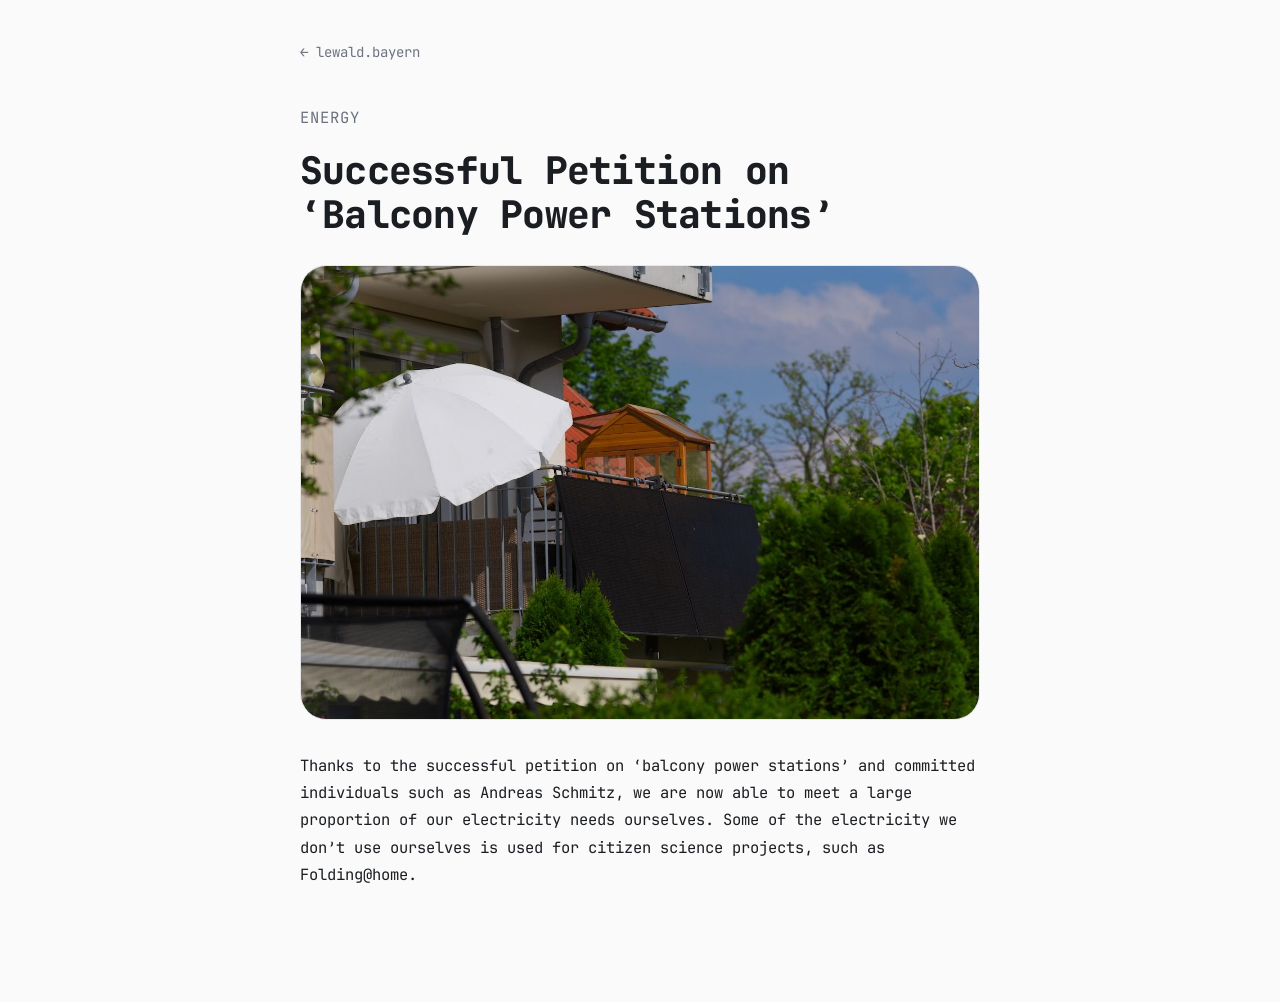
==== posts/balcony-power-station/index.html @ 40940776 "Initial commit" ====
<!doctype html>
<html lang="en">
<head>
  <meta charset="utf-8">
  <meta name="viewport" content="width=device-width, initial-scale=1, viewport-fit=cover">
  <meta http-equiv="Content-Security-Policy" content="default-src 'self'">
  <meta name="referrer" content="no-referrer">
  <meta name="color-scheme" content="light dark">
  <meta name="theme-color" content="#fafafa" media="(prefers-color-scheme: light)">
  <meta name="theme-color" content="#0d1117" media="(prefers-color-scheme: dark)">
  <title>Successful Petition on ‘Balcony Power Stations’ · Maximilian Lewald</title>
  <link rel="preload" href="../../assets/fonts/jetbrains-mono.woff2" as="font" type="font/woff2" crossorigin>
  <link rel="stylesheet" href="../../assets/css/style.css">
</head>
<body>
  <main class="post">
    <a class="back" href="../../">← lewald.bayern</a>
    <article>
      <header>
        <p class="tag">Energy</p>
        <h1>Successful Petition on ‘Balcony Power Stations’</h1>
      </header>
      <img class="post-cover" src="../../assets/img/balcony-power-station.jpg" alt="">
      <p>Thanks to the successful petition on ‘balcony power stations’ and committed individuals such as Andreas Schmitz, we are now able to meet a large proportion of our electricity needs ourselves. Some of the electricity we don’t use ourselves is used for citizen science projects, such as Folding@home.</p>
    </article>
  </main>
</body>
</html>
---- assets/css/style.css ----
/* ---------- Font ---------- */

/* JetBrains Mono (SIL OFL 1.1, see ../fonts/OFL.txt), variable weight,
   subset to Latin characters. */
@font-face {
  font-family: "JetBrains Mono";
  src: url("../fonts/jetbrains-mono.woff2") format("woff2");
  font-weight: 100 800;
  font-style: normal;
  font-display: swap;
}

/* ---------- Design tokens ---------- */

:root {
  --bg: #fafafa;
  --surface: #ffffff;
  --surface-2: #f1f2f4;
  --text: #1a1d21;
  --text-dim: #6b7280;
  --border: #e5e7eb;
  --accent: #4f8ef7;
  --shadow: 0 1px 3px rgba(0, 0, 0, .06), 0 4px 16px rgba(0, 0, 0, .05);
  --radius: 26px;
  --radius-sm: 18px;

  --font-mono: "JetBrains Mono", ui-monospace, SFMono-Regular, Menlo, Consolas, monospace;
}

@media (prefers-color-scheme: dark) {
  :root {
    --bg: #0d1117;
    --surface: #161b22;
    --surface-2: #1f2630;
    --text: #e6e8eb;
    --text-dim: #8b949e;
    --border: #262d37;
    --accent: #6ba3f8;
    --shadow: 0 1px 3px rgba(0, 0, 0, .4);
  }
}

/* ---------- Base ---------- */

*,
*::before,
*::after {
  box-sizing: border-box;
}

html {
  -webkit-text-size-adjust: 100%;
}

body {
  margin: 0;
  background: var(--bg);
  color: var(--text);
  font-family: var(--font-mono);
  line-height: 1.55;
}

img,
video {
  display: block;
  max-width: 100%;
}

a {
  color: inherit;
}

:focus-visible {
  outline: 2px solid var(--accent);
  outline-offset: 3px;
}

/* Rounded link buttons: profile links and links inside posts. */
.pill {
  display: inline-block;
  padding: 8px 16px;
  border: 1px solid var(--border);
  border-radius: 99px;
  background: var(--surface);
  box-shadow: var(--shadow);
  font-size: 13.5px;
  text-decoration: none;
  transition: color .15s, border-color .15s;
}

.pill:hover {
  border-color: var(--accent);
  color: var(--accent);
}

/* ---------- Start page ---------- */

.page {
  max-width: 1200px;
  margin: 0 auto;
  padding: env(safe-area-inset-top) 20px calc(env(safe-area-inset-bottom) + 80px);
}

.profile {
  padding: 72px 0 52px;
  text-align: center;
}

.avatar {
  width: 112px;
  height: 112px;
  margin: 0 auto 20px;
  border: 1px solid var(--border);
  border-radius: 50%;
}

.profile h1 {
  margin: 0 0 22px;
  font-size: clamp(26px, 6vw, 36px);
  font-weight: 700;
  letter-spacing: -.02em;
  line-height: 1.15;
}

.links {
  display: flex;
  flex-wrap: wrap;
  justify-content: center;
  gap: 10px;
  margin: 0;
  padding: 0;
  list-style: none;
}

/* ---------- Cards ---------- */

.feed {
  display: grid;
  grid-template-columns: repeat(auto-fill, minmax(min(320px, 100%), 1fr));
  gap: 18px;
}

.card {
  display: flex;
  flex-direction: column;
  overflow: hidden;
  border: 1px solid var(--border);
  border-radius: var(--radius);
  background: var(--surface);
  box-shadow: var(--shadow);
  color: inherit;
  text-decoration: none;
  transition: border-color .15s, transform .15s;
}

a.card:hover {
  border-color: color-mix(in srgb, var(--accent) 50%, var(--border));
  transform: translateY(-2px);
}

.card-media {
  width: 100%;
  aspect-ratio: 16 / 10;
  object-fit: cover;
  background: var(--surface-2);
}

.card-body {
  display: flex;
  flex: 1;
  flex-direction: column;
  gap: 8px;
  padding: 16px 18px 18px;
}

.tag {
  margin: 0;
  color: var(--text-dim);
  font-size: 11.5px;
  letter-spacing: .06em;
  text-transform: uppercase;
}

.card-title {
  margin: 0;
  font-size: 17px;
  font-weight: 650;
  letter-spacing: -.01em;
  line-height: 1.35;
}

.card-text {
  margin: 0;
  color: var(--text-dim);
  font-size: 13.5px;
  line-height: 1.6;
}

/* Tells the visitor where the card leads: "read more →" stays on this site,
   "domain ↗" opens another one. */
.card-target {
  margin-top: auto;
  padding-top: 6px;
  color: var(--text-dim);
  font-size: 13px;
  transition: color .15s;
}

a.card:hover .card-target {
  color: var(--accent);
}

/* ---------- Post pages ---------- */

.post {
  max-width: 720px;
  margin: 0 auto;
  padding: calc(env(safe-area-inset-top) + 40px) 20px calc(env(safe-area-inset-bottom) + 96px);
}

.back {
  display: inline-block;
  margin-bottom: 40px;
  color: var(--text-dim);
  font-size: 14px;
  text-decoration: none;
  transition: color .15s;
}

.back:hover {
  color: var(--accent);
}

.post h1 {
  margin: 8px 0 28px;
  font-size: clamp(28px, 6vw, 38px);
  font-weight: 700;
  letter-spacing: -.02em;
  line-height: 1.15;
}

.post h2 {
  margin: 2em 0 .6em;
  font-size: 20px;
  font-weight: 650;
  letter-spacing: -.01em;
}

.post p,
.post ul,
.post ol {
  margin: 0 0 1.2em;
  font-size: 15.5px;
  line-height: 1.75;
}

.post p a:not(.pill),
.post li a:not(.pill) {
  color: var(--accent);
  text-underline-offset: 3px;
}

.post-cover {
  width: 100%;
  margin-bottom: 32px;
  border: 1px solid var(--border);
  border-radius: var(--radius);
}

.post figure {
  margin: 2em 0;
}

.post figure img {
  border: 1px solid var(--border);
  border-radius: var(--radius-sm);
}

.post figcaption {
  margin-top: 10px;
  color: var(--text-dim);
  font-size: 13px;
  text-align: center;
}

/* Browsers give code its own monospace font; keep ours. */
.post code,
.post pre {
  font-family: inherit;
  font-size: .9em;
}

.post pre {
  overflow-x: auto;
  padding: 16px 18px;
  border: 1px solid var(--border);
  border-radius: var(--radius-sm);
  background: var(--surface-2);
  line-height: 1.5;
}

/* ---------- Motion ---------- */

@media (prefers-reduced-motion: reduce) {
  a.card:hover {
    transform: none;
  }
}
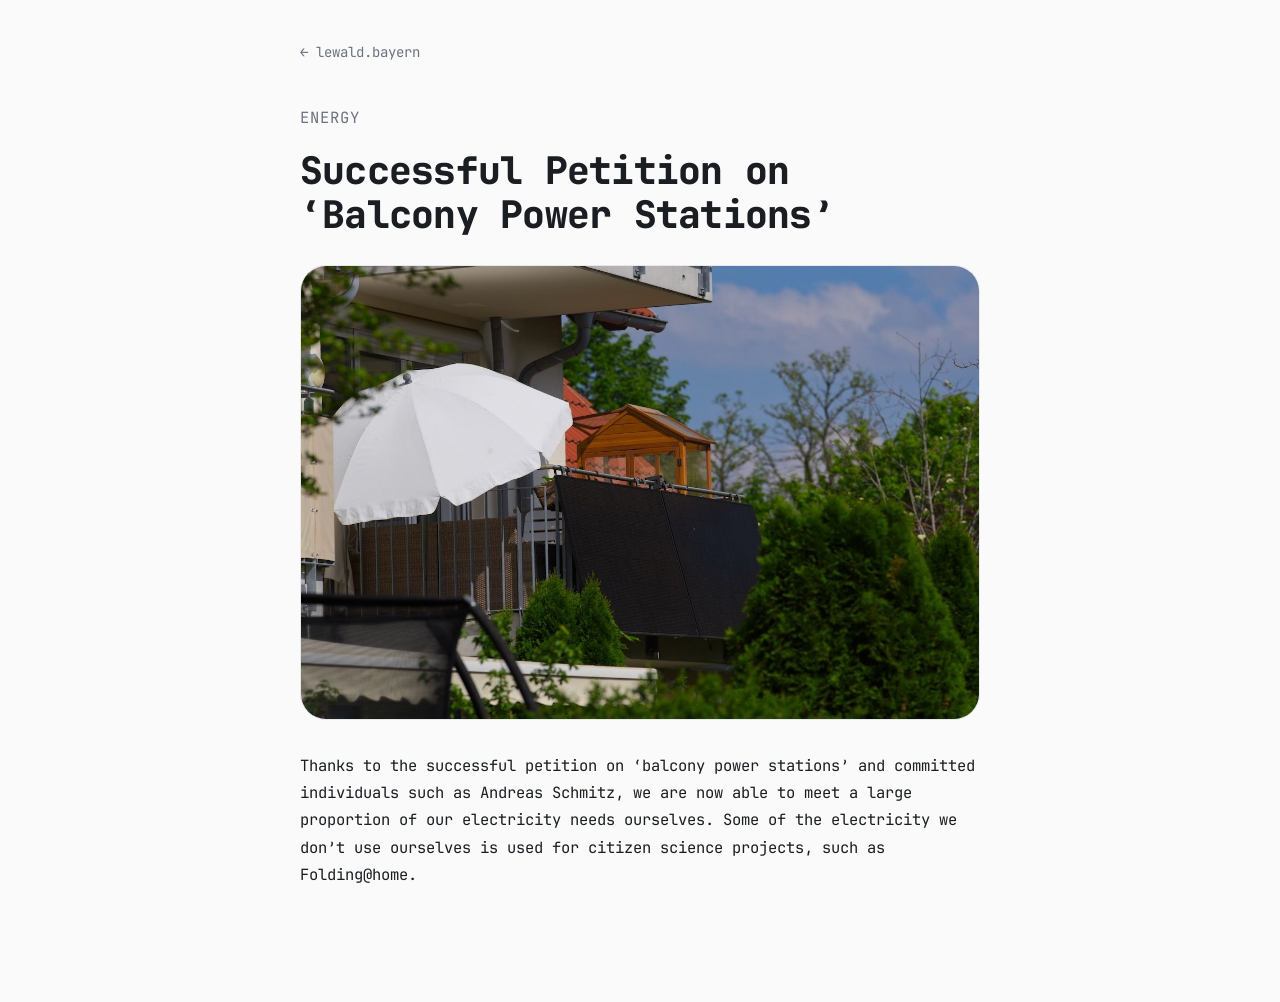
==== commit faa875ba: "Update site" ====
--- a/posts/balcony-power-station/index.html
+++ b/posts/balcony-power-station/index.html
@@ -20,7 +20,7 @@
         <p class="tag">Energy</p>
         <h1>Successful Petition on ‘Balcony Power Stations’</h1>
       </header>
-      <img class="post-cover" src="../../assets/img/balcony-power-station.jpg" alt="">
+      <img class="post-cover" src="../../assets/media/balcony-power-station/balcony-power-station.jpg" alt="">
       <p>Thanks to the successful petition on ‘balcony power stations’ and committed individuals such as Andreas Schmitz, we are now able to meet a large proportion of our electricity needs ourselves. Some of the electricity we don’t use ourselves is used for citizen science projects, such as Folding@home.</p>
     </article>
   </main>
--- a/assets/css/style.css
+++ b/assets/css/style.css
@@ -271,7 +271,8 @@
   margin: 2em 0;
 }
 
-.post figure img {
+.post figure img,
+.post figure video {
   border: 1px solid var(--border);
   border-radius: var(--radius-sm);
 }
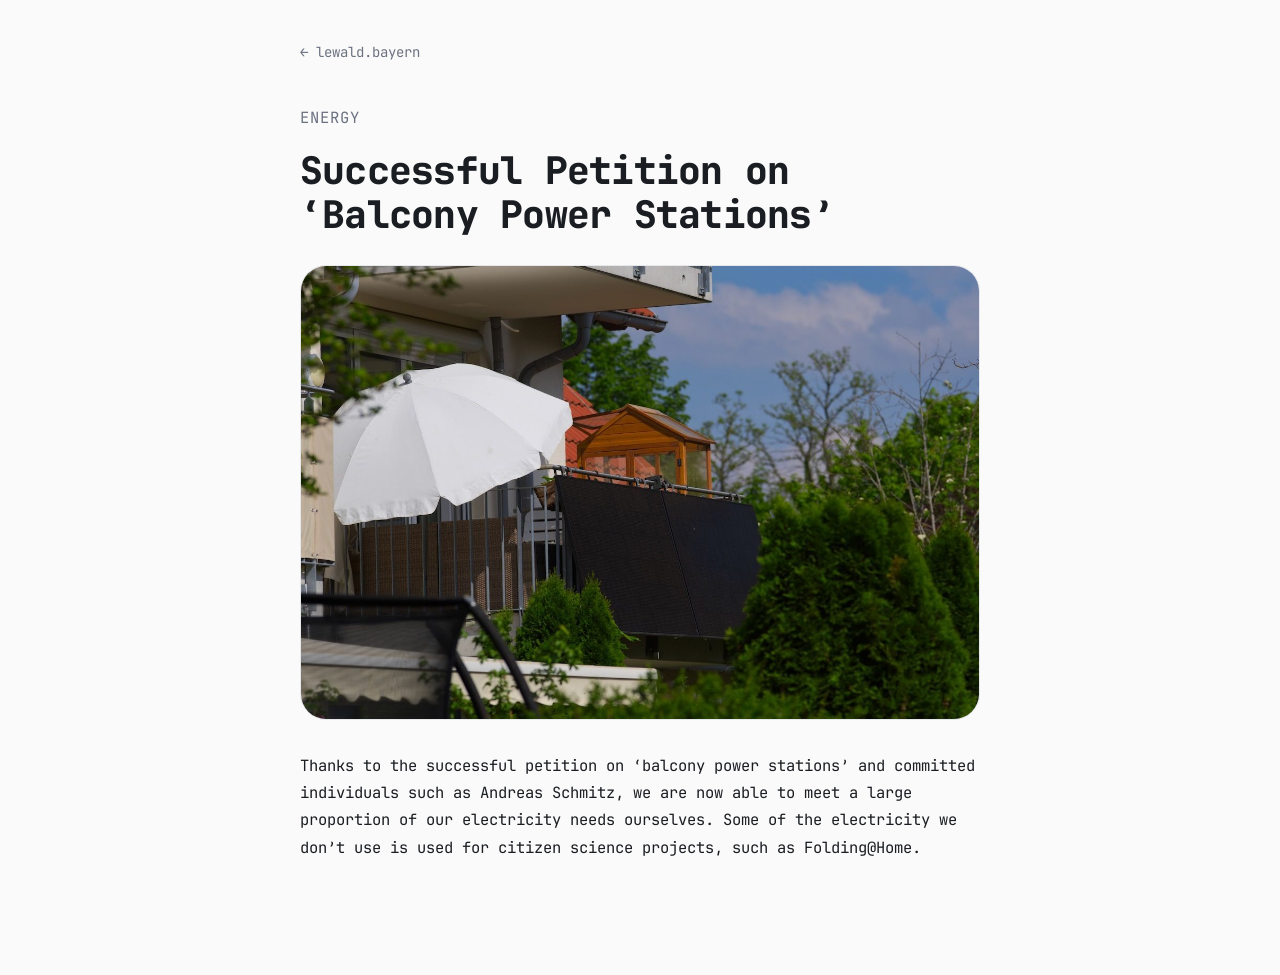
==== commit 7d88af42: "Update site" ====
--- a/posts/balcony-power-station/index.html
+++ b/posts/balcony-power-station/index.html
@@ -21,7 +21,7 @@
         <h1>Successful Petition on ‘Balcony Power Stations’</h1>
       </header>
       <img class="post-cover" src="../../assets/media/balcony-power-station/balcony-power-station.jpg" alt="">
-      <p>Thanks to the successful petition on ‘balcony power stations’ and committed individuals such as Andreas Schmitz, we are now able to meet a large proportion of our electricity needs ourselves. Some of the electricity we don’t use ourselves is used for citizen science projects, such as Folding@home.</p>
+      <p>Thanks to the successful petition on ‘balcony power stations’ and committed individuals such as Andreas Schmitz, we are now able to meet a large proportion of our electricity needs ourselves. Some of the electricity we don’t use is used for citizen science projects, such as Folding@Home.</p>
     </article>
   </main>
 </body>
